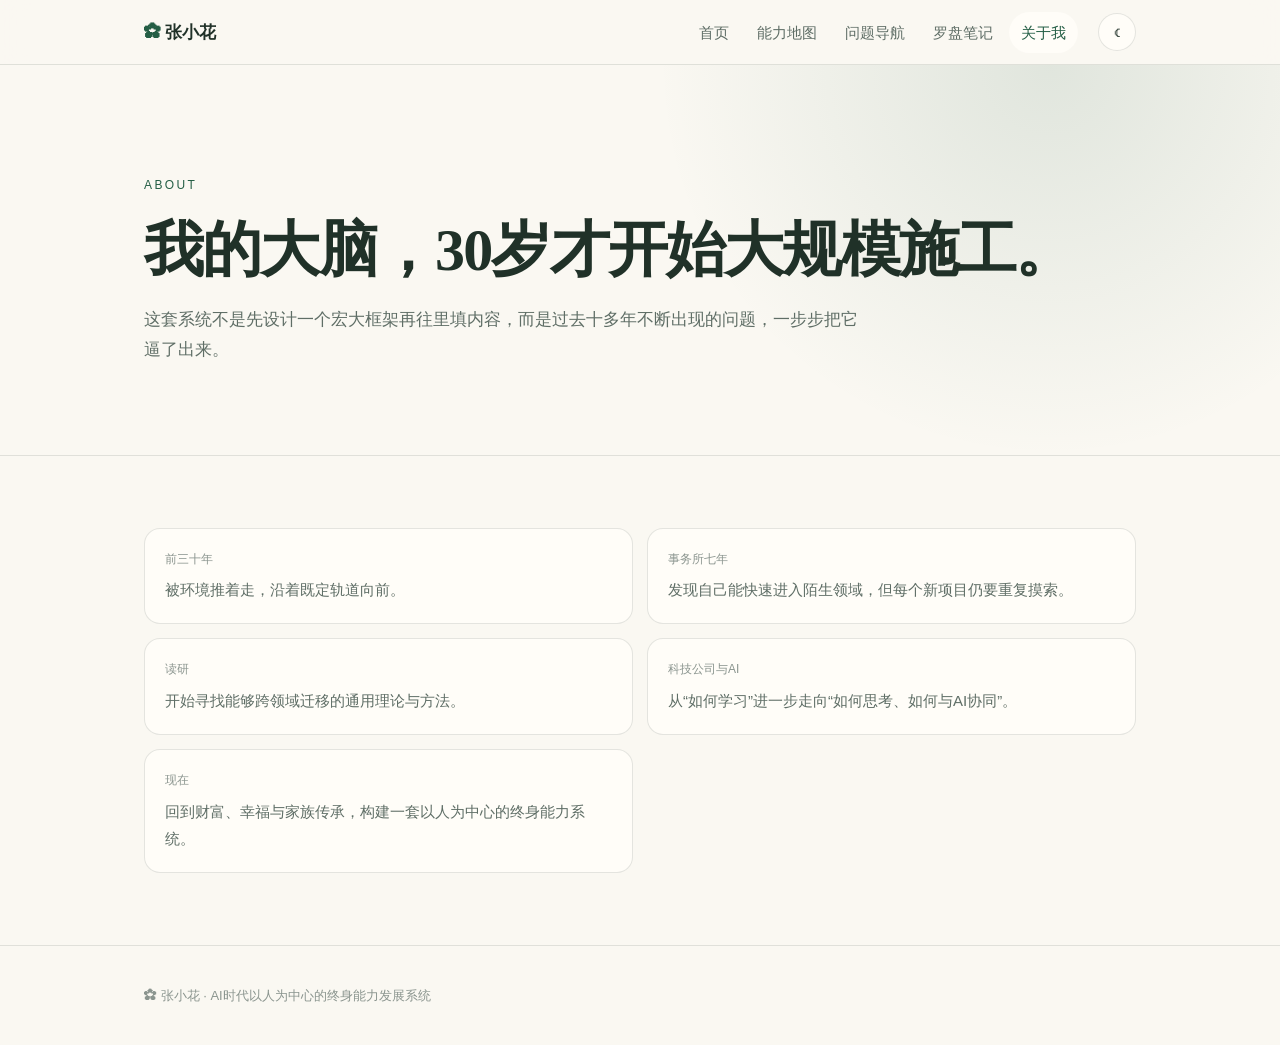
==== website-preview/about.html @ 82349b2e "Add website preview: website-preview/about.html" ====
<!doctype html><html lang="zh-CN"><head><meta charset="utf-8"><meta name="viewport" content="width=device-width,initial-scale=1"><title>关于我</title><link rel="stylesheet" href="style.css"></head><body><nav class="nav"><div class="wrap navin"><a class="brand" href="index.html"><b>✿</b> 张小花</a><div class="links">
  <a  href="index.html">首页</a><a  href="system.html">能力地图</a><a  href="problems.html">问题导航</a><a  href="compass.html">罗盘笔记</a><a class="active" href="about.html">关于我</a></div><button class="theme" aria-label="切换色调">☾</button></div></nav>
<header class="hero page"><div class="wrap"><div class="eyebrow">ABOUT</div><h1>我的大脑，30岁才开始大规模施工。</h1><p>这套系统不是先设计一个宏大框架再往里填内容，而是过去十多年不断出现的问题，一步步把它逼了出来。</p></div></header>
<section><div class="wrap"><div class="module-grid"><div class="module"><div class="small">前三十年</div><p>被环境推着走，沿着既定轨道向前。</p></div><div class="module"><div class="small">事务所七年</div><p>发现自己能快速进入陌生领域，但每个新项目仍要重复摸索。</p></div><div class="module"><div class="small">读研</div><p>开始寻找能够跨领域迁移的通用理论与方法。</p></div><div class="module"><div class="small">科技公司与AI</div><p>从“如何学习”进一步走向“如何思考、如何与AI协同”。</p></div><div class="module"><div class="small">现在</div><p>回到财富、幸福与家族传承，构建一套以人为中心的终身能力系统。</p></div></div></div></section><footer class="footer"><div class="wrap">✿ 张小花 · AI时代以人为中心的终身能力发展系统</div></footer><script src="site.js"></script></body></html>
---- website-preview/style.css ----
:root{--bg:#faf8f2;--bg2:#f1eee5;--card:#fffdf8;--ink:#203128;--ink2:#5f6e66;--ink3:#8b958f;--green:#245e45;--green2:#36775a;--gold:#b78b3d;--line:rgba(32,49,40,.12);--shadow:0 14px 40px rgba(34,55,44,.08);--serif:"Noto Serif SC","Songti SC",serif;--sans:"PingFang SC","Microsoft YaHei",-apple-system,sans-serif}
body.dark{--bg:#0f1512;--bg2:#151d19;--card:#19231e;--ink:#edf3ef;--ink2:#b0bdb6;--ink3:#7f8f86;--green:#7ab794;--green2:#94c9aa;--gold:#d2ae68;--line:rgba(255,255,255,.09);--shadow:0 16px 50px rgba(0,0,0,.24)}
*{box-sizing:border-box}html{scroll-behavior:smooth}body{margin:0;background:var(--bg);color:var(--ink);font:15px/1.8 var(--sans);transition:.25s}a{color:inherit;text-decoration:none}.wrap{max-width:1040px;margin:auto;padding:0 24px}.nav{position:sticky;top:0;z-index:50;background:color-mix(in srgb,var(--bg) 88%,transparent);backdrop-filter:blur(14px);border-bottom:1px solid var(--line)}.navin{height:64px;display:flex;align-items:center;gap:20px}.brand{font:700 17px var(--serif);white-space:nowrap}.brand b{color:var(--green)}.links{display:flex;gap:4px;margin-left:auto;overflow:auto}.links a{white-space:nowrap;color:var(--ink2);padding:7px 12px;border-radius:999px}.links a:hover,.links a.active{background:var(--card);color:var(--green)}.theme{border:1px solid var(--line);background:var(--card);color:var(--ink);width:38px;height:38px;border-radius:50%;cursor:pointer}
.hero{padding:110px 0 72px;background:radial-gradient(circle at 82% 0%,color-mix(in srgb,var(--green) 12%,transparent),transparent 35%)}.eyebrow{font-size:12px;letter-spacing:.2em;color:var(--green);text-transform:uppercase}.hero h1,.page h1{font:700 clamp(34px,6vw,60px)/1.25 var(--serif);letter-spacing:-.03em;margin:16px 0}.hero p,.lead{max-width:720px;color:var(--ink2);font-size:17px}.goals,.chips,.grid{display:flex;gap:12px;flex-wrap:wrap}.pill{padding:8px 16px;border:1px solid color-mix(in srgb,var(--green) 35%,var(--line));border-radius:999px;color:var(--green)}
section{padding:72px 0;border-top:1px solid var(--line)}h2{font:700 clamp(26px,4vw,38px)/1.4 var(--serif);margin:8px 0 18px}.kicker{color:var(--green);font-size:12px;letter-spacing:.18em}.cards{display:grid;grid-template-columns:repeat(3,1fr);gap:16px}.card{display:block;background:var(--card);border:1px solid var(--line);border-radius:18px;padding:24px;box-shadow:var(--shadow);transition:.2s}.card:hover{transform:translateY(-3px);border-color:color-mix(in srgb,var(--green) 45%,var(--line))}.card h3{font:700 19px var(--serif);margin:6px 0}.card p{color:var(--ink2);margin:0}.small{font-size:12px;color:var(--ink3)}.layer{margin:10px 0}.layer summary{cursor:pointer;list-style:none;background:var(--card);border:1px solid var(--line);border-radius:16px;padding:18px 20px;font:700 17px var(--serif)}.layer summary::-webkit-details-marker{display:none}.layer .body{padding:14px 20px 22px;color:var(--ink2)}.tabs{display:flex;gap:8px;flex-wrap:wrap;margin:26px 0}.tab{border:1px solid var(--line);background:var(--card);color:var(--ink2);padding:9px 16px;border-radius:999px;cursor:pointer}.tab.active{background:var(--green);color:white;border-color:var(--green)}.panel{display:none}.panel.show{display:block}.module-grid{display:grid;grid-template-columns:repeat(2,1fr);gap:14px}.module{padding:20px;background:var(--card);border:1px solid var(--line);border-radius:16px}.module b{font:700 17px var(--serif)}.module p{margin:6px 0 0;color:var(--ink2)}
.note-card{display:grid;grid-template-columns:1fr auto;gap:18px;align-items:center}.note-card .meta{display:flex;gap:8px;flex-wrap:wrap;margin:10px 0}.tag{font-size:12px;padding:4px 9px;background:var(--bg2);border-radius:999px;color:var(--ink2)}.arrow{font-size:28px;color:var(--green)}
.article{max-width:760px;margin:auto;padding:78px 24px}.article .back{color:var(--green);font-size:14px}.article h1{font:700 clamp(34px,6vw,54px)/1.25 var(--serif);margin:20px 0}.article h2{font-size:28px;margin-top:56px}.article h3{font:700 21px var(--serif);margin-top:38px}.article p,.article li{font-size:16px;color:var(--ink2)}.article strong{color:var(--ink)}.article mark{background:color-mix(in srgb,var(--gold) 22%,transparent);color:var(--ink);padding:0 3px}.wikilink{color:var(--green);border-bottom:1px dashed color-mix(in srgb,var(--green) 45%,transparent)}.article-meta{display:flex;gap:8px;flex-wrap:wrap;margin-bottom:26px}.footer{padding:38px 0;border-top:1px solid var(--line);color:var(--ink3);font-size:13px}
@media(max-width:760px){.links a{padding:6px 8px}.cards{grid-template-columns:1fr}.module-grid{grid-template-columns:1fr}.hero{padding-top:78px}.note-card{grid-template-columns:1fr}.arrow{display:none}}
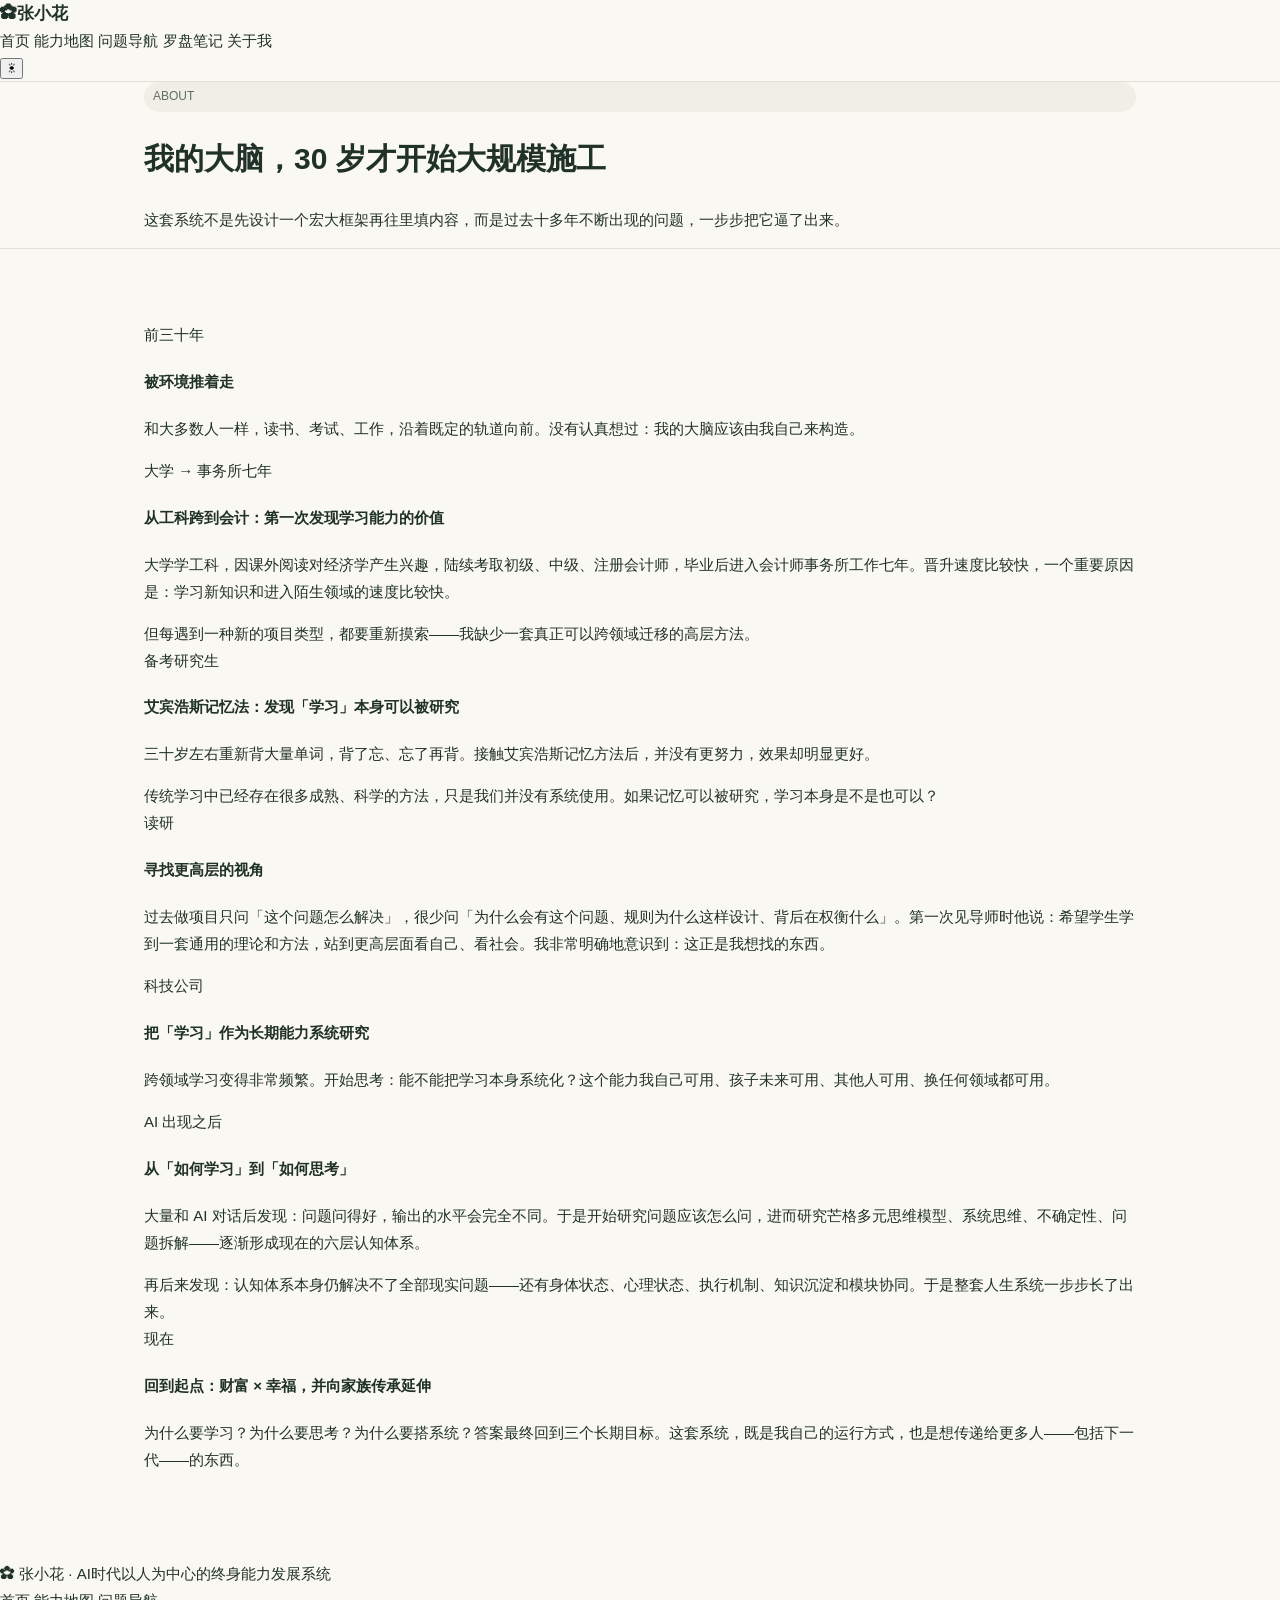
==== commit 2bdd1635: "Restore approved V2 preview: website-preview/about.html" ====
--- a/website-preview/about.html
+++ b/website-preview/about.html
@@ -1,4 +1,91 @@
-<!doctype html><html lang="zh-CN"><head><meta charset="utf-8"><meta name="viewport" content="width=device-width,initial-scale=1"><title>关于我</title><link rel="stylesheet" href="style.css"></head><body><nav class="nav"><div class="wrap navin"><a class="brand" href="index.html"><b>✿</b> 张小花</a><div class="links">
-  <a  href="index.html">首页</a><a  href="system.html">能力地图</a><a  href="problems.html">问题导航</a><a  href="compass.html">罗盘笔记</a><a class="active" href="about.html">关于我</a></div><button class="theme" aria-label="切换色调">☾</button></div></nav>
-<header class="hero page"><div class="wrap"><div class="eyebrow">ABOUT</div><h1>我的大脑，30岁才开始大规模施工。</h1><p>这套系统不是先设计一个宏大框架再往里填内容，而是过去十多年不断出现的问题，一步步把它逼了出来。</p></div></header>
-<section><div class="wrap"><div class="module-grid"><div class="module"><div class="small">前三十年</div><p>被环境推着走，沿着既定轨道向前。</p></div><div class="module"><div class="small">事务所七年</div><p>发现自己能快速进入陌生领域，但每个新项目仍要重复摸索。</p></div><div class="module"><div class="small">读研</div><p>开始寻找能够跨领域迁移的通用理论与方法。</p></div><div class="module"><div class="small">科技公司与AI</div><p>从“如何学习”进一步走向“如何思考、如何与AI协同”。</p></div><div class="module"><div class="small">现在</div><p>回到财富、幸福与家族传承，构建一套以人为中心的终身能力系统。</p></div></div></div></section><footer class="footer"><div class="wrap">✿ 张小花 · AI时代以人为中心的终身能力发展系统</div></footer><script src="site.js"></script></body></html>+<!DOCTYPE html>
+<html lang="zh-CN">
+<head>
+<meta charset="UTF-8">
+<meta name="viewport" content="width=device-width, initial-scale=1.0">
+<title>关于我｜张小花的人生系统</title>
+<link rel="stylesheet" href="style.css">
+</head>
+<body>
+
+<nav class="nav">
+  <div class="nav-inner">
+    <a class="brand" href="index.html"><span class="flower">✿</span>张小花</a>
+    <div class="nav-links">
+      <a href="index.html">首页</a>
+      <a href="system.html">能力地图</a>
+      <a href="problems.html">问题导航</a>
+      <a href="compass.html">罗盘笔记</a>
+      <a href="about.html" class="active">关于我</a>
+    </div>
+    <button class="theme-toggle" aria-label="切换主题"><span class="ticon">☀</span></button>
+  </div>
+</nav>
+
+<header class="page-hero">
+  <div class="wrap">
+    <div class="tag">ABOUT</div>
+    <h1>我的大脑，30 岁才开始大规模施工</h1>
+    <p>这套系统不是先设计一个宏大框架再往里填内容，而是过去十多年不断出现的问题，一步步把它逼了出来。</p>
+  </div>
+</header>
+
+<section>
+  <div class="wrap">
+    <div class="timeline">
+      <div class="titem">
+        <div class="tyear">前三十年</div>
+        <h4>被环境推着走</h4>
+        <p>和大多数人一样，读书、考试、工作，沿着既定的轨道向前。没有认真想过：我的大脑应该由我自己来构造。</p>
+      </div>
+      <div class="titem">
+        <div class="tyear">大学 → 事务所七年</div>
+        <h4>从工科跨到会计：第一次发现学习能力的价值</h4>
+        <p>大学学工科，因课外阅读对经济学产生兴趣，陆续考取初级、中级、注册会计师，毕业后进入会计师事务所工作七年。晋升速度比较快，一个重要原因是：学习新知识和进入陌生领域的速度比较快。</p>
+        <div class="insight">但每遇到一种新的项目类型，都要重新摸索——我缺少一套真正可以跨领域迁移的高层方法。</div>
+      </div>
+      <div class="titem">
+        <div class="tyear">备考研究生</div>
+        <h4>艾宾浩斯记忆法：发现「学习」本身可以被研究</h4>
+        <p>三十岁左右重新背大量单词，背了忘、忘了再背。接触艾宾浩斯记忆方法后，并没有更努力，效果却明显更好。</p>
+        <div class="insight">传统学习中已经存在很多成熟、科学的方法，只是我们并没有系统使用。如果记忆可以被研究，学习本身是不是也可以？</div>
+      </div>
+      <div class="titem">
+        <div class="tyear">读研</div>
+        <h4>寻找更高层的视角</h4>
+        <p>过去做项目只问「这个问题怎么解决」，很少问「为什么会有这个问题、规则为什么这样设计、背后在权衡什么」。第一次见导师时他说：希望学生学到一套通用的理论和方法，站到更高层面看自己、看社会。我非常明确地意识到：这正是我想找的东西。</p>
+      </div>
+      <div class="titem">
+        <div class="tyear">科技公司</div>
+        <h4>把「学习」作为长期能力系统研究</h4>
+        <p>跨领域学习变得非常频繁。开始思考：能不能把学习本身系统化？这个能力我自己可用、孩子未来可用、其他人可用、换任何领域都可用。</p>
+      </div>
+      <div class="titem">
+        <div class="tyear">AI 出现之后</div>
+        <h4>从「如何学习」到「如何思考」</h4>
+        <p>大量和 AI 对话后发现：问题问得好，输出的水平会完全不同。于是开始研究问题应该怎么问，进而研究芒格多元思维模型、系统思维、不确定性、问题拆解——逐渐形成现在的六层认知体系。</p>
+        <div class="insight">再后来发现：认知体系本身仍解决不了全部现实问题——还有身体状态、心理状态、执行机制、知识沉淀和模块协同。于是整套人生系统一步步长了出来。</div>
+      </div>
+      <div class="titem">
+        <div class="tyear">现在</div>
+        <h4>回到起点：财富 × 幸福，并向家族传承延伸</h4>
+        <p>为什么要学习？为什么要思考？为什么要搭系统？答案最终回到三个长期目标。这套系统，既是我自己的运行方式，也是想传递给更多人——包括下一代——的东西。</p>
+      </div>
+    </div>
+  </div>
+</section>
+
+<footer>
+  <div class="foot-inner">
+    <div class="foot-brand">✿ 张小花 · AI时代以人为中心的终身能力发展系统</div>
+    <div class="foot-links">
+      <a href="index.html">首页</a>
+      <a href="system.html">能力地图</a>
+      <a href="problems.html">问题导航</a>
+    </div>
+  </div>
+</footer>
+
+<script src="site.js"></script>
+</body>
+</html>
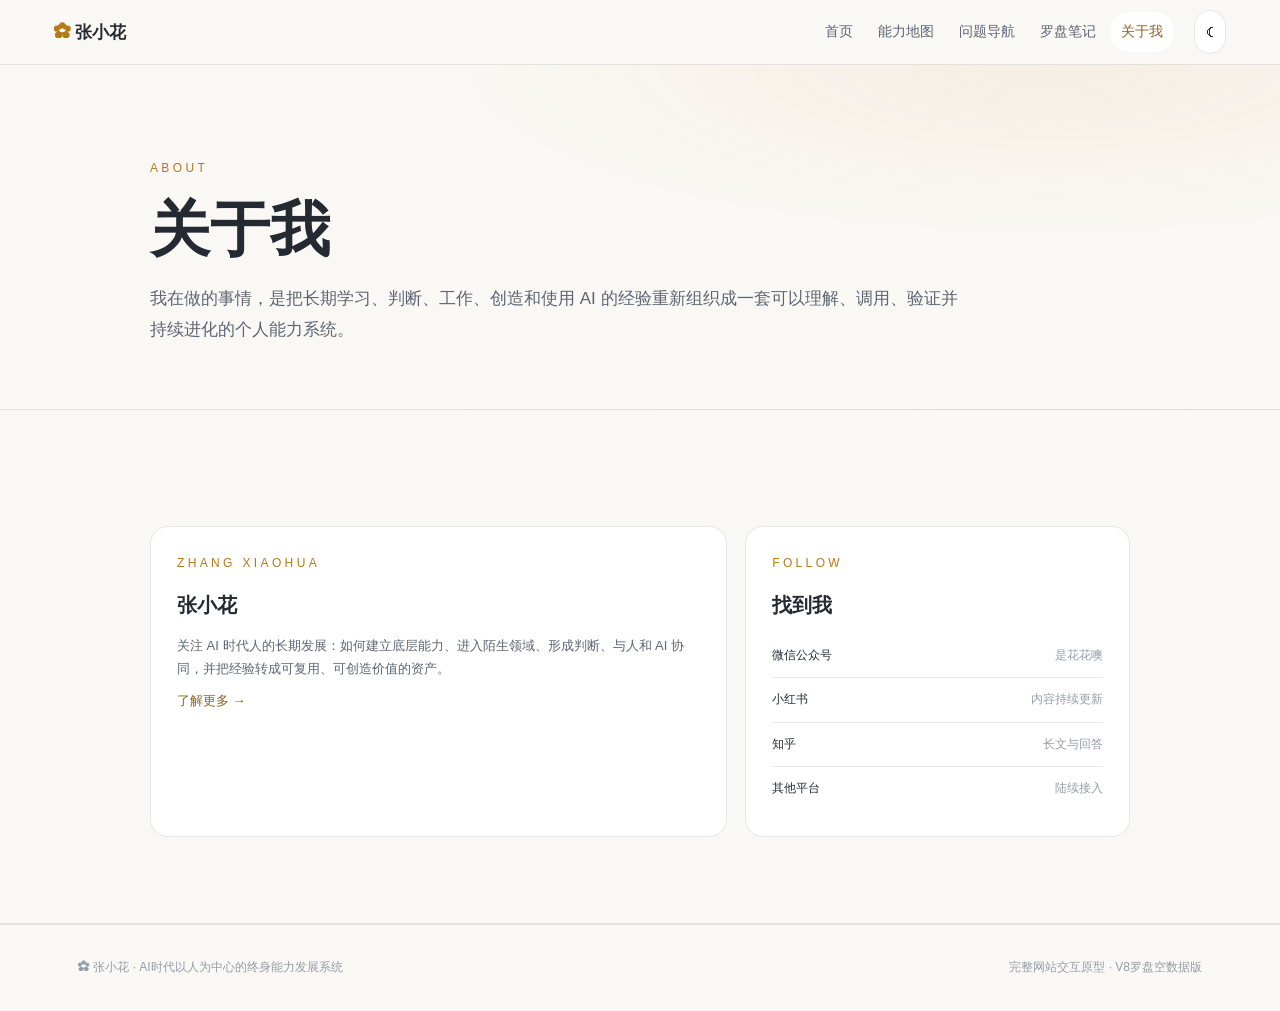
==== commit a10c5203: "Sync approved V8 site and add Obsidian Compass build pipeline" ====
--- a/website-preview/about.html
+++ b/website-preview/about.html
@@ -1,91 +1 @@
-<!DOCTYPE html>
-<html lang="zh-CN">
-<head>
-<meta charset="UTF-8">
-<meta name="viewport" content="width=device-width, initial-scale=1.0">
-<title>关于我｜张小花的人生系统</title>
-<link rel="stylesheet" href="style.css">
-</head>
-<body>
-
-<nav class="nav">
-  <div class="nav-inner">
-    <a class="brand" href="index.html"><span class="flower">✿</span>张小花</a>
-    <div class="nav-links">
-      <a href="index.html">首页</a>
-      <a href="system.html">能力地图</a>
-      <a href="problems.html">问题导航</a>
-      <a href="compass.html">罗盘笔记</a>
-      <a href="about.html" class="active">关于我</a>
-    </div>
-    <button class="theme-toggle" aria-label="切换主题"><span class="ticon">☀</span></button>
-  </div>
-</nav>
-
-<header class="page-hero">
-  <div class="wrap">
-    <div class="tag">ABOUT</div>
-    <h1>我的大脑，30 岁才开始大规模施工</h1>
-    <p>这套系统不是先设计一个宏大框架再往里填内容，而是过去十多年不断出现的问题，一步步把它逼了出来。</p>
-  </div>
-</header>
-
-<section>
-  <div class="wrap">
-    <div class="timeline">
-      <div class="titem">
-        <div class="tyear">前三十年</div>
-        <h4>被环境推着走</h4>
-        <p>和大多数人一样，读书、考试、工作，沿着既定的轨道向前。没有认真想过：我的大脑应该由我自己来构造。</p>
-      </div>
-      <div class="titem">
-        <div class="tyear">大学 → 事务所七年</div>
-        <h4>从工科跨到会计：第一次发现学习能力的价值</h4>
-        <p>大学学工科，因课外阅读对经济学产生兴趣，陆续考取初级、中级、注册会计师，毕业后进入会计师事务所工作七年。晋升速度比较快，一个重要原因是：学习新知识和进入陌生领域的速度比较快。</p>
-        <div class="insight">但每遇到一种新的项目类型，都要重新摸索——我缺少一套真正可以跨领域迁移的高层方法。</div>
-      </div>
-      <div class="titem">
-        <div class="tyear">备考研究生</div>
-        <h4>艾宾浩斯记忆法：发现「学习」本身可以被研究</h4>
-        <p>三十岁左右重新背大量单词，背了忘、忘了再背。接触艾宾浩斯记忆方法后，并没有更努力，效果却明显更好。</p>
-        <div class="insight">传统学习中已经存在很多成熟、科学的方法，只是我们并没有系统使用。如果记忆可以被研究，学习本身是不是也可以？</div>
-      </div>
-      <div class="titem">
-        <div class="tyear">读研</div>
-        <h4>寻找更高层的视角</h4>
-        <p>过去做项目只问「这个问题怎么解决」，很少问「为什么会有这个问题、规则为什么这样设计、背后在权衡什么」。第一次见导师时他说：希望学生学到一套通用的理论和方法，站到更高层面看自己、看社会。我非常明确地意识到：这正是我想找的东西。</p>
-      </div>
-      <div class="titem">
-        <div class="tyear">科技公司</div>
-        <h4>把「学习」作为长期能力系统研究</h4>
-        <p>跨领域学习变得非常频繁。开始思考：能不能把学习本身系统化？这个能力我自己可用、孩子未来可用、其他人可用、换任何领域都可用。</p>
-      </div>
-      <div class="titem">
-        <div class="tyear">AI 出现之后</div>
-        <h4>从「如何学习」到「如何思考」</h4>
-        <p>大量和 AI 对话后发现：问题问得好，输出的水平会完全不同。于是开始研究问题应该怎么问，进而研究芒格多元思维模型、系统思维、不确定性、问题拆解——逐渐形成现在的六层认知体系。</p>
-        <div class="insight">再后来发现：认知体系本身仍解决不了全部现实问题——还有身体状态、心理状态、执行机制、知识沉淀和模块协同。于是整套人生系统一步步长了出来。</div>
-      </div>
-      <div class="titem">
-        <div class="tyear">现在</div>
-        <h4>回到起点：财富 × 幸福，并向家族传承延伸</h4>
-        <p>为什么要学习？为什么要思考？为什么要搭系统？答案最终回到三个长期目标。这套系统，既是我自己的运行方式，也是想传递给更多人——包括下一代——的东西。</p>
-      </div>
-    </div>
-  </div>
-</section>
-
-<footer>
-  <div class="foot-inner">
-    <div class="foot-brand">✿ 张小花 · AI时代以人为中心的终身能力发展系统</div>
-    <div class="foot-links">
-      <a href="index.html">首页</a>
-      <a href="system.html">能力地图</a>
-      <a href="problems.html">问题导航</a>
-    </div>
-  </div>
-</footer>
-
-<script src="site.js"></script>
-</body>
-</html>+<!doctype html><html lang="zh-CN"><head><meta charset="utf-8"><meta name="viewport" content="width=device-width,initial-scale=1"><meta http-equiv="refresh" content="0; url=index.html#about"><title>张小花</title></head><body><script>location.replace('index.html#about');</script><a href="index.html#about">继续访问</a></body></html>
